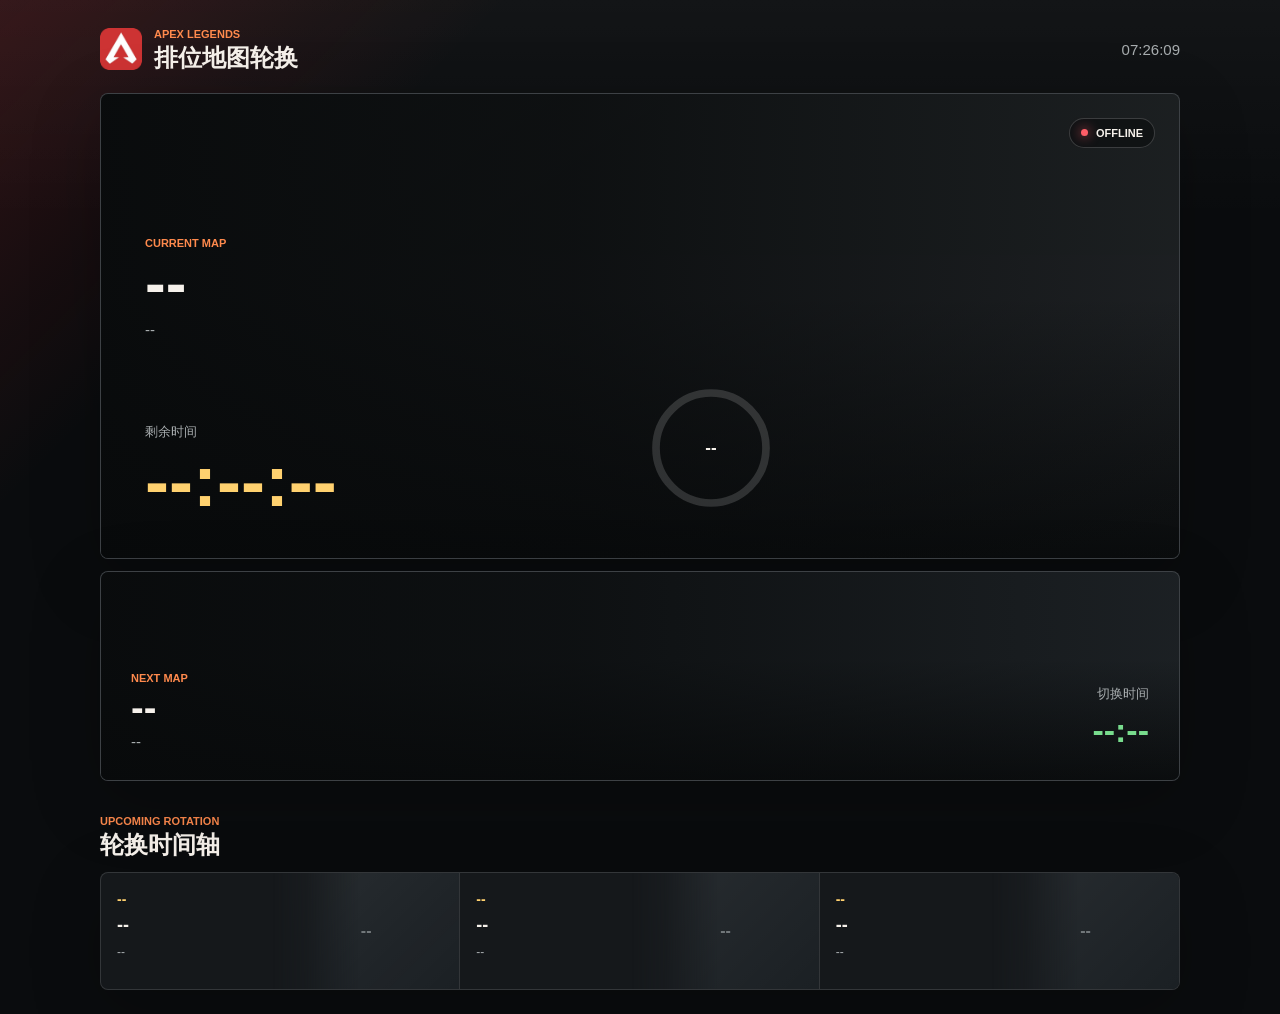
==== index.html @ 235d03d6 "feat: complete apex ranked rotation page" ====
<!doctype html>
<html lang="zh-CN">
  <head>
    <meta charset="UTF-8" />
    <meta name="viewport" content="width=device-width, initial-scale=1, viewport-fit=cover" />
    <meta name="description" content="Apex Legends ranked map rotation." />
    <meta name="theme-color" content="#101215" />
    <meta name="apple-mobile-web-app-capable" content="yes" />
    <meta name="apple-mobile-web-app-title" content="Apex Rotation" />
    <meta name="apple-mobile-web-app-status-bar-style" content="black-translucent" />
    <title>Apex Ranked Rotation</title>
    <link rel="icon" href="./image/apex-icon-192.png" type="image/png" sizes="192x192" />
    <link rel="apple-touch-icon" sizes="180x180" href="./image/apex-icon-180.png" />
    <link rel="manifest" href="./manifest.webmanifest" />
    <link rel="stylesheet" href="./styles.css" />
  </head>
  <body>
    <main class="app-shell">
      <header class="topbar">
        <div class="brand">
          <span class="brand-mark" aria-hidden="true">
            <img src="./image/apex-icon-192.png" alt="" />
          </span>
          <div>
            <p class="eyebrow">APEX LEGENDS</p>
            <h1>排位地图轮换</h1>
          </div>
        </div>
        <time id="local-time" class="local-time">--:--:--</time>
      </header>

      <section class="hero-panel card" aria-labelledby="current-title">
        <div id="current-map-art" class="hero-map-art" aria-hidden="true">
          <img id="current-map-image" class="map-art-image" alt="" decoding="async" />
        </div>
        <div class="hero-content">
          <p class="section-kicker">CURRENT MAP</p>
          <h2 id="current-title">--</h2>
          <p id="current-subtitle" class="map-subtitle">--</p>
          <div class="countdown-row">
            <div class="countdown-block">
              <span class="countdown-label">剩余时间</span>
              <strong id="countdown">--:--:--</strong>
            </div>
            <div class="progress-ring" aria-label="当前地图轮换进度">
              <svg viewBox="0 0 120 120" aria-hidden="true">
                <circle class="progress-ring-track" cx="60" cy="60" r="50"></circle>
                <circle id="progress-ring-value" class="progress-ring-value" cx="60" cy="60" r="50"></circle>
              </svg>
              <span id="progress-percent">--</span>
            </div>
          </div>
        </div>
        <div id="status-pill" class="status-pill" aria-live="polite">
          <span class="status-dot"></span>
          <span id="status-label">OFFLINE</span>
        </div>
      </section>

      <section class="next-panel card" aria-labelledby="next-title">
        <div id="next-map-thumb" class="next-map-thumb" aria-hidden="true">
          <img id="next-map-image" alt="" decoding="async" loading="lazy" />
        </div>
        <div class="next-copy">
          <p class="section-kicker">NEXT MAP</p>
          <h2 id="next-title">--</h2>
          <p id="next-subtitle" class="map-subtitle">--</p>
        </div>
        <div class="next-time">
          <span>切换时间</span>
          <strong id="next-start">--:--</strong>
        </div>
      </section>

      <section class="timeline-section" aria-labelledby="timeline-title">
        <div class="section-heading">
          <div>
            <p class="section-kicker">UPCOMING ROTATION</p>
            <h2 id="timeline-title">轮换时间轴</h2>
          </div>
        </div>
        <div id="timeline" class="timeline card"></div>
      </section>
    </main>

    <script src="./config.local.js"></script>
    <script src="./app.js"></script>
  </body>
</html>
---- styles.css ----
:root {
  color-scheme: dark;
  font-family: "Segoe UI", "PingFang SC", "Microsoft YaHei", sans-serif;
  background: #0a0c0e;
  color: #f6f1eb;
  --bg: #0a0c0e;
  --panel: #15181b;
  --panel-strong: #1b2024;
  --ink: #f6f1eb;
  --muted: #a8adaf;
  --faint: #72787b;
  --line: rgba(255, 255, 255, 0.13);
  --red: #ef2a2f;
  --orange: #ff8a4d;
  --gold: #ffd16f;
  --green: #78dc8d;
  --offline: #ff5d67;
  --radius: 8px;
}

* {
  box-sizing: border-box;
}

html {
  min-width: 320px;
  background: var(--bg);
}

body {
  margin: 0;
  min-width: 320px;
  min-height: 100vh;
  background:
    linear-gradient(180deg, rgba(255, 255, 255, 0.035), transparent 220px),
    linear-gradient(135deg, rgba(239, 42, 47, 0.16), transparent 360px),
    #0a0c0e;
}

img {
  max-width: 100%;
}

[hidden] {
  display: none !important;
}

.app-shell {
  width: min(1080px, calc(100% - 40px));
  min-height: 100vh;
  margin: 0 auto;
  padding: 28px 0 max(24px, env(safe-area-inset-bottom));
}

.topbar,
.brand,
.section-heading,
.next-panel {
  display: flex;
  align-items: center;
}

.topbar {
  justify-content: space-between;
  gap: 20px;
  margin-bottom: 22px;
}

.brand {
  min-width: 0;
  gap: 12px;
}

.brand-mark {
  width: 42px;
  height: 42px;
  flex: 0 0 42px;
  overflow: hidden;
  border-radius: var(--radius);
  background: transparent;
  box-shadow: none;
}

.brand-mark img {
  display: block;
  width: 100%;
  height: 100%;
}

.eyebrow,
.section-kicker {
  margin: 0 0 5px;
  color: var(--orange);
  font-size: 11px;
  font-weight: 800;
  letter-spacing: 0;
}

h1,
h2,
p {
  margin-top: 0;
}

h1 {
  margin-bottom: 0;
  color: var(--ink);
  font-size: 24px;
  line-height: 1.08;
  letter-spacing: 0;
}

h2 {
  margin-bottom: 8px;
  color: var(--ink);
  font-size: 62px;
  line-height: 0.95;
  letter-spacing: 0;
}

.local-time {
  flex: 0 0 auto;
  color: var(--muted);
  font-size: 15px;
  font-variant-numeric: tabular-nums;
}

.card {
  border: 1px solid var(--line);
  border-radius: var(--radius);
  box-shadow: 0 20px 70px rgba(0, 0, 0, 0.22);
}

.hero-panel {
  position: relative;
  min-height: 464px;
  overflow: hidden;
  isolation: isolate;
  background: #202529;
}

.hero-panel::after {
  position: absolute;
  z-index: -1;
  inset: 0;
  background:
    linear-gradient(90deg, rgba(8, 10, 11, 0.95) 0%, rgba(8, 10, 11, 0.76) 44%, rgba(8, 10, 11, 0.18) 100%),
    linear-gradient(0deg, rgba(8, 10, 11, 0.88), transparent 56%);
  content: "";
}

.hero-map-art {
  position: absolute;
  z-index: -2;
  inset: 0;
  overflow: hidden;
  background:
    linear-gradient(145deg, rgba(255, 255, 255, 0.08), transparent 36%),
    #202529;
}

.map-art-image {
  display: block;
  width: 100%;
  height: 100%;
  object-fit: cover;
  object-position: center;
  opacity: 0.92;
  transform: scale(1.01);
}

.hero-content {
  display: flex;
  min-height: 464px;
  max-width: 720px;
  flex-direction: column;
  justify-content: flex-end;
  padding: 44px;
}

.map-subtitle {
  margin-bottom: 0;
  color: var(--muted);
  font-size: 15px;
  font-variant-numeric: tabular-nums;
}

.countdown-row {
  display: flex;
  align-items: flex-end;
  justify-content: space-between;
  gap: 32px;
  margin-top: 44px;
}

.countdown-label,
.next-time span {
  display: block;
  margin-bottom: 8px;
  color: var(--muted);
  font-size: 13px;
}

.countdown-block strong {
  color: var(--gold);
  font-size: 72px;
  font-variant-numeric: tabular-nums;
  font-weight: 760;
  letter-spacing: 0;
  line-height: 0.9;
}

.progress-ring {
  position: relative;
  width: 132px;
  height: 132px;
  flex: 0 0 132px;
}

.progress-ring svg {
  display: block;
  width: 100%;
  height: 100%;
  transform: rotate(-90deg);
}

.progress-ring-track,
.progress-ring-value {
  fill: none;
  stroke-width: 7;
}

.progress-ring-track {
  stroke: rgba(255, 255, 255, 0.15);
}

.progress-ring-value {
  stroke: var(--gold);
  stroke-linecap: round;
  transition: stroke-dashoffset 0.35s ease;
}

.progress-ring > span {
  position: absolute;
  inset: 0;
  display: grid;
  place-items: center;
  color: var(--ink);
  font-size: 17px;
  font-variant-numeric: tabular-nums;
  font-weight: 800;
}

.status-pill {
  position: absolute;
  top: 24px;
  right: 24px;
  display: flex;
  align-items: center;
  gap: 8px;
  padding: 8px 11px;
  border: 1px solid rgba(255, 255, 255, 0.18);
  border-radius: 999px;
  background: rgba(10, 12, 14, 0.6);
  color: var(--ink);
  font-size: 11px;
  font-weight: 800;
  letter-spacing: 0;
}

.status-dot {
  width: 7px;
  height: 7px;
  border-radius: 50%;
  background: var(--green);
  box-shadow: 0 0 12px var(--green);
}

.status-pill.is-offline .status-dot {
  background: var(--offline);
  box-shadow: 0 0 12px var(--offline);
}

.is-offline .hero-map-art {
  opacity: 0.32;
  filter: grayscale(1);
}

.is-offline .map-art-image {
  opacity: 0;
}

.is-offline .progress-ring-value {
  stroke: var(--offline);
}

.next-panel {
  position: relative;
  display: grid;
  min-height: 210px;
  grid-template-columns: minmax(0, 1fr) auto;
  align-items: end;
  gap: 24px;
  margin-top: 12px;
  padding: 30px;
  overflow: hidden;
  isolation: isolate;
  background: #202529;
}

.next-panel::before,
.next-panel::after {
  position: absolute;
  pointer-events: none;
  content: "";
}

.next-panel::before {
  z-index: -1;
  inset: 0;
  background:
    linear-gradient(90deg, rgba(8, 10, 11, 0.95) 0%, rgba(8, 10, 11, 0.76) 44%, rgba(8, 10, 11, 0.18) 100%),
    linear-gradient(0deg, rgba(8, 10, 11, 0.86), transparent 58%);
}

.next-panel::after {
  display: none;
}

.next-copy {
  position: relative;
  z-index: 1;
  min-width: 0;
  max-width: 560px;
}

.next-panel h2 {
  margin-bottom: 6px;
  font-size: 38px;
  line-height: 1;
}

.next-map-thumb {
  position: absolute;
  z-index: -2;
  top: 0;
  right: 0;
  bottom: 0;
  left: 0;
  overflow: hidden;
  background:
    linear-gradient(145deg, rgba(255, 255, 255, 0.08), transparent 36%),
    #202529;
}

.next-map-thumb img {
  display: block;
  width: 100%;
  height: 100%;
  object-fit: cover;
  object-position: center;
  opacity: 0.92;
  transform: scale(1.01);
}

.next-time {
  position: relative;
  z-index: 1;
  min-width: 94px;
  align-self: end;
  text-align: right;
}

.next-time strong {
  color: var(--green);
  font-size: 34px;
  font-variant-numeric: tabular-nums;
  font-weight: 760;
}

.timeline-section {
  padding: 34px 0 0;
}

.section-heading {
  justify-content: space-between;
  gap: 20px;
  margin-bottom: 14px;
}

.section-heading h2 {
  margin-bottom: 0;
  font-size: 24px;
  line-height: 1.1;
}

.timeline {
  display: grid;
  grid-template-columns: repeat(3, minmax(0, 1fr));
  overflow: hidden;
  background: var(--panel);
}

.timeline-item {
  position: relative;
  min-height: 116px;
  overflow: hidden;
  padding: 18px clamp(128px, 43%, 166px) 17px 16px;
  border-right: 1px solid var(--line);
}

.timeline-item:last-child {
  border-right: 0;
}

.timeline-item.is-current {
  background: linear-gradient(180deg, rgba(255, 138, 77, 0.12), rgba(255, 138, 77, 0.03));
}

.timeline-item.is-current::before {
  position: absolute;
  z-index: 2;
  top: 0;
  right: 16px;
  left: 16px;
  height: 3px;
  background: var(--orange);
  content: "";
}

.timeline-time {
  position: relative;
  z-index: 1;
  color: var(--gold);
  font-size: 14px;
  font-variant-numeric: tabular-nums;
  font-weight: 800;
}

.timeline-thumb {
  position: absolute;
  z-index: 0;
  top: 0;
  right: 0;
  bottom: 0;
  width: 52%;
  overflow: hidden;
  border: 0;
  border-radius: 0;
  background:
    linear-gradient(135deg, rgba(255, 255, 255, 0.06), transparent),
    var(--panel-strong);
  -webkit-mask-image: linear-gradient(90deg, transparent 0%, rgba(0, 0, 0, 0.2) 18%, #000 46%, #000 100%);
  mask-image: linear-gradient(90deg, transparent 0%, rgba(0, 0, 0, 0.2) 18%, #000 46%, #000 100%);
}

.timeline-thumb img {
  display: block;
  width: 100%;
  height: 100%;
  object-fit: cover;
  object-position: center;
  opacity: 0.78;
  transform: scale(1.02);
}

.timeline-thumb.is-empty::after {
  position: absolute;
  inset: 0;
  display: grid;
  place-items: center;
  color: var(--faint);
  font-size: 16px;
  font-weight: 800;
  content: "--";
}

.timeline-body {
  position: relative;
  z-index: 1;
  min-width: 0;
}

.timeline-map {
  margin-top: 8px;
  color: var(--ink);
  font-size: 18px;
  font-weight: 760;
  line-height: 1.18;
}

.timeline-label {
  margin-top: 8px;
  color: var(--muted);
  font-size: 12px;
}

@media (max-width: 780px) {
  .app-shell {
    width: min(100% - 24px, 560px);
    padding-top: max(18px, env(safe-area-inset-top));
  }

  .topbar {
    gap: 14px;
    margin-bottom: 16px;
  }

  .brand-mark {
    width: 36px;
    height: 36px;
    flex-basis: 36px;
  }

  .eyebrow,
  .section-kicker {
    font-size: 10px;
  }

  h1 {
    font-size: 20px;
  }

  h2 {
    font-size: 42px;
  }

  .local-time {
    font-size: 12px;
  }

  .hero-panel,
  .hero-content {
    min-height: 404px;
  }

  .hero-panel::after {
    background:
      linear-gradient(0deg, rgba(8, 10, 11, 0.97) 0%, rgba(8, 10, 11, 0.74) 58%, rgba(8, 10, 11, 0.28) 100%),
      linear-gradient(90deg, rgba(8, 10, 11, 0.48), rgba(8, 10, 11, 0.1));
  }

  .hero-content {
    padding: 78px 22px 24px;
  }

  .countdown-row {
    align-items: center;
    gap: 16px;
    margin-top: 32px;
  }

  .countdown-block strong {
    font-size: 44px;
  }

  .progress-ring {
    width: 104px;
    height: 104px;
    flex-basis: 104px;
  }

  .status-pill {
    top: 16px;
    right: 16px;
  }

  .next-panel {
    grid-template-columns: minmax(0, 1fr) auto;
    gap: 18px;
    min-height: 220px;
    padding: 18px;
  }

  .next-panel::before {
    background:
      linear-gradient(0deg, rgba(8, 10, 11, 0.96) 0%, rgba(8, 10, 11, 0.74) 58%, rgba(8, 10, 11, 0.28) 100%),
      linear-gradient(90deg, rgba(8, 10, 11, 0.5), rgba(8, 10, 11, 0.12));
  }

  .next-map-thumb {
    inset: 0;
  }

  .next-panel h2 {
    font-size: 30px;
  }

  .next-time {
    min-width: 76px;
  }

  .next-time strong {
    font-size: 28px;
  }

  .timeline-section {
    padding-top: 28px;
  }

  .timeline {
    display: block;
  }

  .timeline-item {
    min-height: 0;
    border-right: 0;
    border-bottom: 1px solid var(--line);
    padding: 15px 44% 15px 16px;
  }

  .timeline-item:last-child {
    border-bottom: 0;
  }

  .timeline-item.is-current::before {
    top: 0;
    right: auto;
    bottom: 0;
    left: 0;
    width: 3px;
    height: auto;
  }
}

@media (max-width: 420px) {
  .topbar {
    align-items: flex-start;
  }

  .local-time {
    padding-top: 3px;
  }

  h2 {
    font-size: 38px;
  }

  .countdown-row {
    align-items: flex-start;
    flex-direction: column;
  }

  .progress-ring {
    width: 92px;
    height: 92px;
    flex-basis: 92px;
  }

  .timeline-item {
    padding-right: 42%;
  }

  .timeline-thumb {
    width: 50%;
  }

  .timeline-map {
    font-size: 16px;
  }
}

@media (prefers-reduced-motion: reduce) {
  *,
  *::before,
  *::after {
    transition-duration: 0.01ms !important;
    animation-duration: 0.01ms !important;
    animation-iteration-count: 1 !important;
  }
}
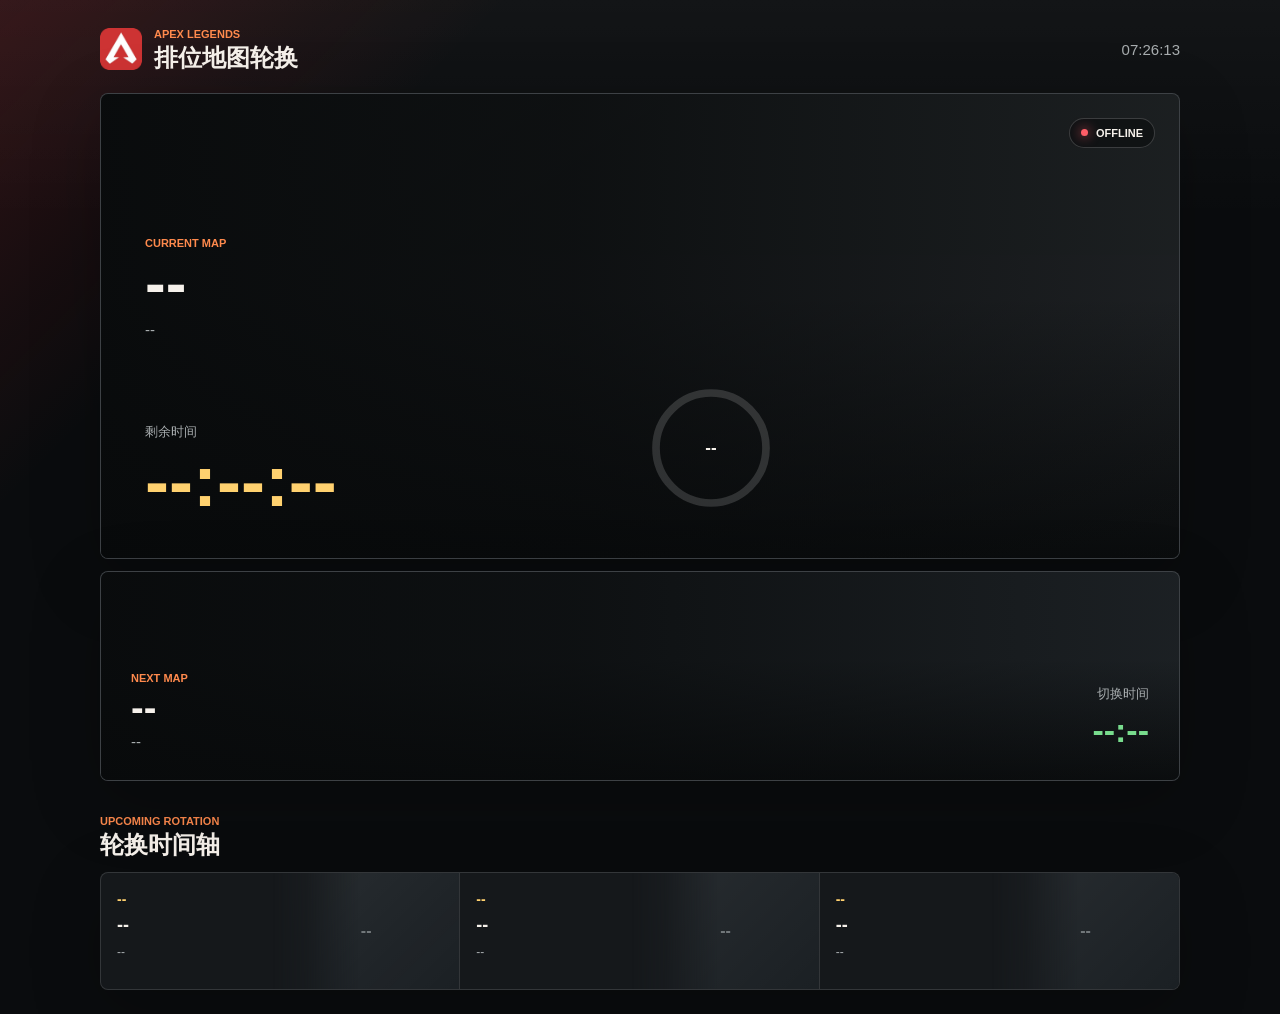
==== commit 0f86a964: "feat: add node and go docker services" ====
--- a/index.html
+++ b/index.html
@@ -83,7 +83,6 @@
       </section>
     </main>
 
-    <script src="./config.local.js"></script>
     <script src="./app.js"></script>
   </body>
 </html>
